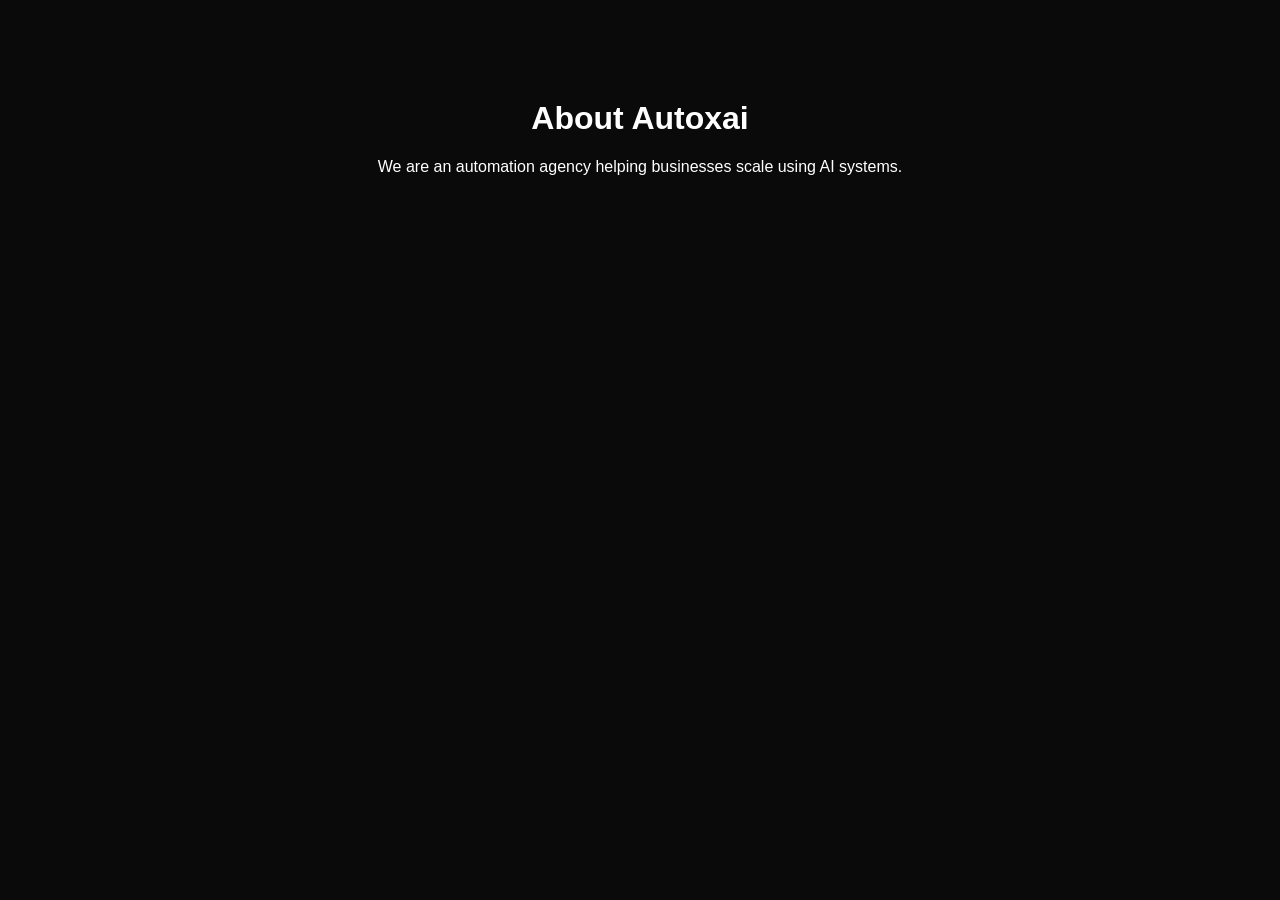
==== about.html @ ad6cd876 "autoxai website" ====
<!DOCTYPE html>
<html>
<head>
  <title>About - Autoxai</title>
  <link rel="stylesheet" href="css/style.css">
</head>
<body>

<h1 style="text-align:center; margin-top:100px;">About Autoxai</h1>
<p style="text-align:center; max-width:600px; margin:auto;">
We are an automation agency helping businesses scale using AI systems.
</p>

</body>
</html>
---- css/style.css ----
body {
  margin: 0;
  font-family: Arial, sans-serif;
  background: #0a0a0a;
  color: white;
}

/* NAV */
header {
  padding: 20px 60px;
}

nav {
  display: flex;
  justify-content: space-between;
}

nav ul {
  display: flex;
  list-style: none;
  gap: 30px;
}

nav a {
  color: white;
  text-decoration: none;
}

/* HERO */
.hero {
  text-align: center;
  padding: 120px 20px;
  background: radial-gradient(circle, #111, #000);
}

.hero h2 {
  font-size: 3rem;
}

.hero p {
  color: #aaa;
}

/* BUTTON */
.btn {
  display: inline-block;
  margin-top: 20px;
  padding: 12px 25px;
  background: linear-gradient(45deg, #00ffcc, #00aaff);
  color: black;
  text-decoration: none;
  border-radius: 5px;
}

/* SERVICES */
.services {
  padding: 80px 20px;
  text-align: center;
}

.cards {
  display: flex;
  justify-content: center;
  gap: 20px;
}

.card {
  background: #111;
  padding: 30px;
  border-radius: 10px;
  width: 250px;
  opacity: 0;
  transform: translateY(50px);
  transition: 0.5s;
}

/* CTA */
.cta {
  text-align: center;
  padding: 80px 20px;
}

/* CONTACT */
.contact {
  text-align: center;
  padding: 80px 20px;
}

.contact form {
  display: flex;
  flex-direction: column;
  max-width: 400px;
  margin: auto;
  gap: 15px;
}

.contact input {
  padding: 12px;
  border-radius: 5px;
  border: none;
}

.contact button {
  padding: 12px;
  background: #00ffcc;
  border: none;
  cursor: pointer;
}

/* WHATSAPP */
.whatsapp {
  position: fixed;
  bottom: 20px;
  right: 20px;
  background: #25D366;
  padding: 15px;
  border-radius: 50%;
  color: white;
  text-decoration: none;
}

/* FOOTER */
footer {
  text-align: center;
  padding: 20px;
  background: black;
}
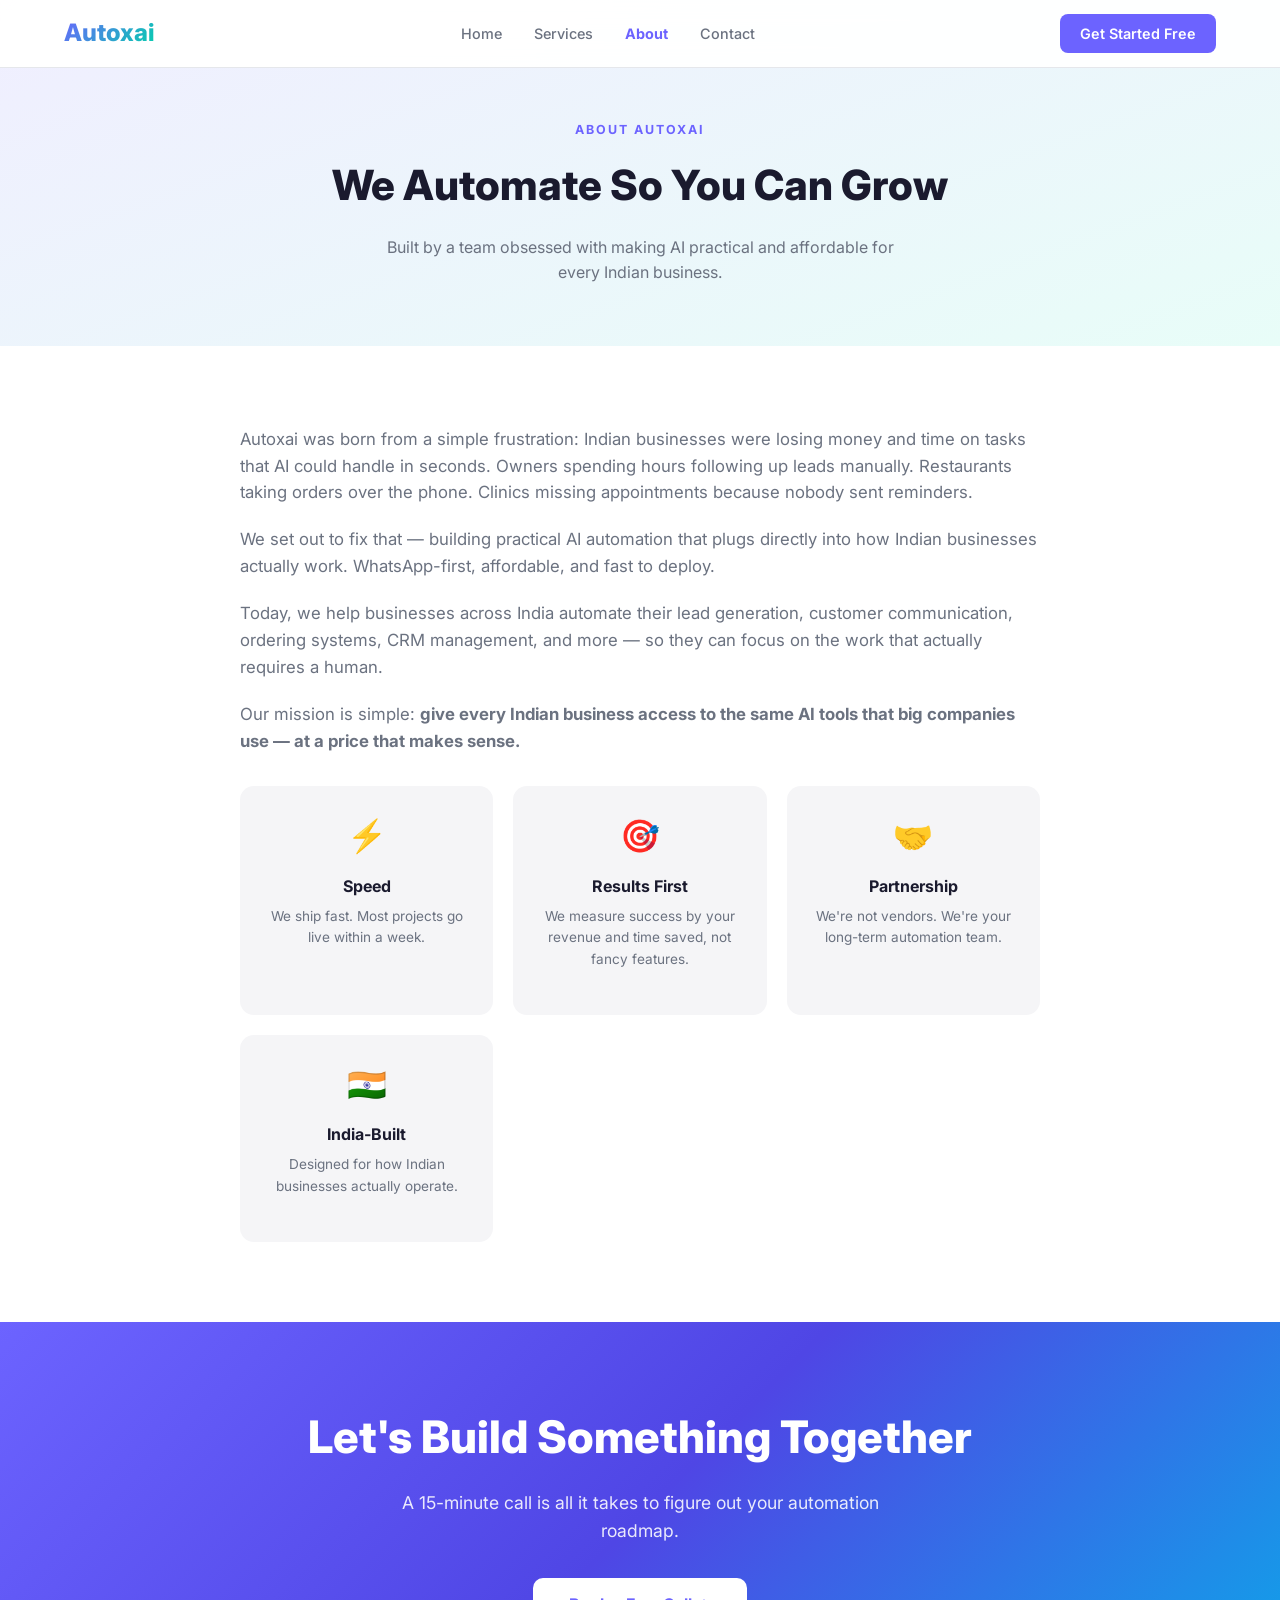
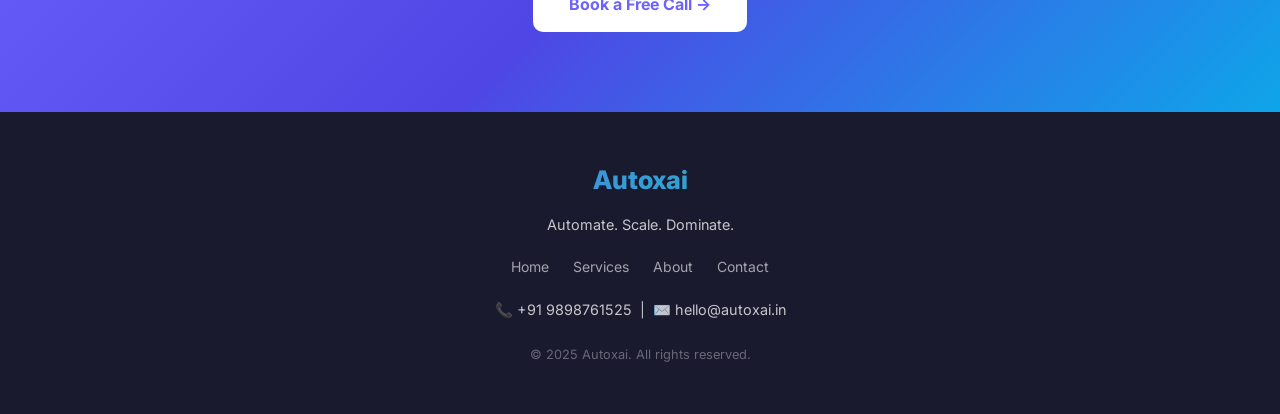
==== commit 67bc7860: "full website updated" ====
--- a/about.html
+++ b/about.html
@@ -1,15 +1,86 @@
 <!DOCTYPE html>
-<html>
+<html lang="en">
 <head>
-  <title>About - Autoxai</title>
-  <link rel="stylesheet" href="css/style.css">
+  <meta charset="UTF-8" />
+  <meta name="viewport" content="width=device-width, initial-scale=1.0" />
+  <title>About — Autoxai</title>
+  <meta name="description" content="Learn about Autoxai — India's AI automation partner for small and growing businesses." />
+  <link rel="stylesheet" href="css/style.css" />
+  <link href="https://fonts.googleapis.com/css2?family=Inter:wght@400;500;600;700;800&display=swap" rel="stylesheet" />
 </head>
 <body>
 
-<h1 style="text-align:center; margin-top:100px;">About Autoxai</h1>
-<p style="text-align:center; max-width:600px; margin:auto;">
-We are an automation agency helping businesses scale using AI systems.
-</p>
+<nav>
+  <a href="index.html" class="logo">Autox<span style="color:var(--accent2)">ai</span></a>
+  <ul class="nav-links">
+    <li><a href="index.html">Home</a></li>
+    <li><a href="services.html">Services</a></li>
+    <li><a href="about.html">About</a></li>
+    <li><a href="contact.html">Contact</a></li>
+  </ul>
+  <a href="https://forms.gle/krrC5YGLVL2bGuEB9" target="_blank" class="nav-cta">Get Started Free</a>
+  <button class="hamburger" aria-label="Menu">
+    <span></span><span></span><span></span>
+  </button>
+</nav>
 
+<section class="page-hero">
+  <div class="section-label">About Autoxai</div>
+  <h1 class="section-title">We Automate So You Can Grow</h1>
+  <p class="section-sub" style="margin:0.75rem auto 0;">Built by a team obsessed with making AI practical and affordable for every Indian business.</p>
+</section>
+
+<section>
+  <div class="about-body">
+    <p>Autoxai was born from a simple frustration: Indian businesses were losing money and time on tasks that AI could handle in seconds. Owners spending hours following up leads manually. Restaurants taking orders over the phone. Clinics missing appointments because nobody sent reminders.</p>
+    <p>We set out to fix that — building practical AI automation that plugs directly into how Indian businesses actually work. WhatsApp-first, affordable, and fast to deploy.</p>
+    <p>Today, we help businesses across India automate their lead generation, customer communication, ordering systems, CRM management, and more — so they can focus on the work that actually requires a human.</p>
+    <p>Our mission is simple: <strong>give every Indian business access to the same AI tools that big companies use — at a price that makes sense.</strong></p>
+
+    <div class="team-values">
+      <div class="value-card">
+        <div class="icon">⚡</div>
+        <h4>Speed</h4>
+        <p>We ship fast. Most projects go live within a week.</p>
+      </div>
+      <div class="value-card">
+        <div class="icon">🎯</div>
+        <h4>Results First</h4>
+        <p>We measure success by your revenue and time saved, not fancy features.</p>
+      </div>
+      <div class="value-card">
+        <div class="icon">🤝</div>
+        <h4>Partnership</h4>
+        <p>We're not vendors. We're your long-term automation team.</p>
+      </div>
+      <div class="value-card">
+        <div class="icon">🇮🇳</div>
+        <h4>India-Built</h4>
+        <p>Designed for how Indian businesses actually operate.</p>
+      </div>
+    </div>
+  </div>
+</section>
+
+<section class="cta-section">
+  <h2>Let's Build Something Together</h2>
+  <p>A 15-minute call is all it takes to figure out your automation roadmap.</p>
+  <a href="https://forms.gle/krrC5YGLVL2bGuEB9" target="_blank" class="btn-white">Book a Free Call →</a>
+</section>
+
+<footer>
+  <div class="footer-logo">Autoxai</div>
+  <p>Automate. Scale. Dominate.</p>
+  <div class="footer-links">
+    <a href="index.html">Home</a>
+    <a href="services.html">Services</a>
+    <a href="about.html">About</a>
+    <a href="contact.html">Contact</a>
+  </div>
+  <p>📞 +91 9898761525 &nbsp;|&nbsp; ✉️ hello@autoxai.in</p>
+  <div class="footer-bottom">© 2025 Autoxai. All rights reserved.</div>
+</footer>
+
+<script src="js/script.js"></script>
 </body>
 </html>
--- a/css/style.css
+++ b/css/style.css
@@ -1,127 +1,348 @@
+* { margin: 0; padding: 0; box-sizing: border-box; }
+
+:root {
+  --black: #0a0a0a;
+  --white: #ffffff;
+  --accent: #6c63ff;
+  --accent2: #00d4aa;
+  --gray: #f5f5f7;
+  --text: #1a1a2e;
+  --muted: #6b7280;
+  --card-bg: #ffffff;
+  --border: #e5e7eb;
+}
+
+html { scroll-behavior: smooth; }
+
 body {
-  margin: 0;
-  font-family: Arial, sans-serif;
-  background: #0a0a0a;
-  color: white;
-}
+  font-family: 'Inter', -apple-system, sans-serif;
+  color: var(--text);
+  background: var(--white);
+  line-height: 1.6;
+}
+
+a { text-decoration: none; color: inherit; }
+img { max-width: 100%; }
 
 /* NAV */
-header {
-  padding: 20px 60px;
-}
-
 nav {
-  display: flex;
-  justify-content: space-between;
-}
-
-nav ul {
-  display: flex;
-  list-style: none;
-  gap: 30px;
-}
-
-nav a {
-  color: white;
-  text-decoration: none;
-}
+  position: fixed; top: 0; width: 100%; z-index: 999;
+  background: rgba(255,255,255,0.95);
+  backdrop-filter: blur(12px);
+  border-bottom: 1px solid var(--border);
+  padding: 0 5%;
+  display: flex; align-items: center; justify-content: space-between;
+  height: 68px;
+}
+
+.logo {
+  font-size: 1.5rem; font-weight: 800;
+  background: linear-gradient(135deg, var(--accent), var(--accent2));
+  -webkit-background-clip: text; -webkit-text-fill-color: transparent;
+  background-clip: text;
+}
+
+.nav-links { display: flex; gap: 2rem; list-style: none; }
+.nav-links a { font-size: 0.9rem; font-weight: 500; color: var(--muted); transition: color 0.2s; }
+.nav-links a:hover { color: var(--accent); }
+
+.nav-cta {
+  background: var(--accent); color: white;
+  padding: 0.5rem 1.25rem; border-radius: 8px;
+  font-size: 0.9rem; font-weight: 600;
+  transition: transform 0.2s, box-shadow 0.2s;
+}
+.nav-cta:hover { transform: translateY(-1px); box-shadow: 0 4px 20px rgba(108,99,255,0.35); }
+
+.hamburger { display: none; flex-direction: column; gap: 5px; cursor: pointer; background: none; border: none; }
+.hamburger span { width: 24px; height: 2px; background: var(--text); border-radius: 2px; transition: 0.3s; }
 
 /* HERO */
 .hero {
-  text-align: center;
-  padding: 120px 20px;
-  background: radial-gradient(circle, #111, #000);
-}
-
-.hero h2 {
-  font-size: 3rem;
+  min-height: 100vh;
+  display: flex; align-items: center; justify-content: center;
+  text-align: center;
+  padding: 100px 5% 60px;
+  background: linear-gradient(160deg, #f0eeff 0%, #e8fdf8 50%, #ffffff 100%);
+  position: relative; overflow: hidden;
+}
+
+.hero::before {
+  content: '';
+  position: absolute; top: -200px; right: -200px;
+  width: 600px; height: 600px;
+  background: radial-gradient(circle, rgba(108,99,255,0.12) 0%, transparent 70%);
+  border-radius: 50%;
+}
+
+.hero-badge {
+  display: inline-flex; align-items: center; gap: 6px;
+  background: rgba(108,99,255,0.1); color: var(--accent);
+  padding: 6px 16px; border-radius: 100px;
+  font-size: 0.8rem; font-weight: 600; letter-spacing: 0.5px;
+  margin-bottom: 1.5rem;
+}
+
+.hero h1 {
+  font-size: clamp(2.5rem, 6vw, 4.5rem);
+  font-weight: 800; line-height: 1.1;
+  color: var(--text);
+  margin-bottom: 1rem;
+}
+
+.hero h1 span {
+  background: linear-gradient(135deg, var(--accent), var(--accent2));
+  -webkit-background-clip: text; -webkit-text-fill-color: transparent;
+  background-clip: text;
 }
 
 .hero p {
-  color: #aaa;
-}
-
-/* BUTTON */
-.btn {
+  font-size: 1.15rem; color: var(--muted);
+  max-width: 560px; margin: 0 auto 2.5rem;
+}
+
+.hero-btns { display: flex; gap: 1rem; justify-content: center; flex-wrap: wrap; }
+
+.btn-primary {
+  background: var(--accent); color: white;
+  padding: 0.85rem 2rem; border-radius: 10px;
+  font-weight: 700; font-size: 1rem;
+  transition: transform 0.2s, box-shadow 0.2s;
   display: inline-block;
-  margin-top: 20px;
-  padding: 12px 25px;
-  background: linear-gradient(45deg, #00ffcc, #00aaff);
-  color: black;
-  text-decoration: none;
-  border-radius: 5px;
-}
+}
+.btn-primary:hover { transform: translateY(-2px); box-shadow: 0 8px 30px rgba(108,99,255,0.4); }
+
+.btn-secondary {
+  background: transparent; color: var(--text);
+  padding: 0.85rem 2rem; border-radius: 10px;
+  font-weight: 600; font-size: 1rem;
+  border: 2px solid var(--border);
+  transition: border-color 0.2s, color 0.2s;
+  display: inline-block;
+}
+.btn-secondary:hover { border-color: var(--accent); color: var(--accent); }
+
+.hero-stats {
+  display: flex; gap: 3rem; justify-content: center;
+  margin-top: 3.5rem; flex-wrap: wrap;
+}
+
+.stat-item { text-align: center; }
+.stat-num { font-size: 2rem; font-weight: 800; color: var(--text); }
+.stat-label { font-size: 0.8rem; color: var(--muted); text-transform: uppercase; letter-spacing: 1px; }
+
+/* SECTIONS */
+section { padding: 80px 5%; }
+
+.section-label {
+  font-size: 0.78rem; font-weight: 700; letter-spacing: 2px;
+  text-transform: uppercase; color: var(--accent);
+  margin-bottom: 0.75rem;
+}
+
+.section-title {
+  font-size: clamp(1.8rem, 4vw, 2.6rem);
+  font-weight: 800; color: var(--text);
+  margin-bottom: 1rem;
+}
+
+.section-sub {
+  font-size: 1rem; color: var(--muted);
+  max-width: 540px;
+}
+
+.section-head { margin-bottom: 3rem; }
+.center { text-align: center; }
+.center .section-sub { margin: 0 auto; }
 
 /* SERVICES */
-.services {
-  padding: 80px 20px;
-  text-align: center;
-}
-
-.cards {
-  display: flex;
-  justify-content: center;
-  gap: 20px;
-}
-
-.card {
-  background: #111;
-  padding: 30px;
-  border-radius: 10px;
-  width: 250px;
-  opacity: 0;
-  transform: translateY(50px);
-  transition: 0.5s;
-}
-
-/* CTA */
-.cta {
-  text-align: center;
-  padding: 80px 20px;
-}
+.services-bg { background: var(--gray); }
+
+.services-grid {
+  display: grid;
+  grid-template-columns: repeat(auto-fit, minmax(280px, 1fr));
+  gap: 1.5rem;
+}
+
+.service-card {
+  background: var(--white);
+  border: 1px solid var(--border);
+  border-radius: 16px;
+  padding: 2rem;
+  transition: transform 0.25s, box-shadow 0.25s;
+  position: relative; overflow: hidden;
+}
+.service-card::before {
+  content: '';
+  position: absolute; top: 0; left: 0; right: 0; height: 3px;
+  background: linear-gradient(90deg, var(--accent), var(--accent2));
+  opacity: 0; transition: opacity 0.25s;
+}
+.service-card:hover { transform: translateY(-6px); box-shadow: 0 20px 50px rgba(0,0,0,0.08); }
+.service-card:hover::before { opacity: 1; }
+
+.service-icon {
+  width: 52px; height: 52px; border-radius: 14px;
+  background: linear-gradient(135deg, rgba(108,99,255,0.12), rgba(0,212,170,0.12));
+  display: flex; align-items: center; justify-content: center;
+  font-size: 1.5rem; margin-bottom: 1.25rem;
+}
+
+.service-card h3 { font-size: 1.1rem; font-weight: 700; margin-bottom: 0.5rem; }
+.service-card p { font-size: 0.9rem; color: var(--muted); line-height: 1.6; }
+
+/* HOW IT WORKS */
+.steps { display: grid; grid-template-columns: repeat(auto-fit, minmax(220px, 1fr)); gap: 2rem; margin-top: 3rem; }
+
+.step { text-align: center; padding: 1.5rem; }
+.step-num {
+  width: 56px; height: 56px; border-radius: 50%;
+  background: linear-gradient(135deg, var(--accent), var(--accent2));
+  color: white; font-size: 1.3rem; font-weight: 800;
+  display: flex; align-items: center; justify-content: center;
+  margin: 0 auto 1rem;
+}
+.step h3 { font-size: 1rem; font-weight: 700; margin-bottom: 0.4rem; }
+.step p { font-size: 0.875rem; color: var(--muted); }
+
+/* WHY US */
+.why-grid { display: grid; grid-template-columns: repeat(auto-fit, minmax(250px, 1fr)); gap: 1.25rem; }
+
+.why-card {
+  padding: 1.5rem; border-radius: 14px;
+  border: 1px solid var(--border);
+  display: flex; gap: 1rem; align-items: flex-start;
+}
+.why-icon { font-size: 1.5rem; flex-shrink: 0; margin-top: 2px; }
+.why-card h4 { font-weight: 700; margin-bottom: 0.3rem; }
+.why-card p { font-size: 0.875rem; color: var(--muted); }
+
+/* CTA SECTION */
+.cta-section {
+  background: linear-gradient(135deg, var(--accent) 0%, #4f46e5 50%, #0ea5e9 100%);
+  color: white; text-align: center;
+  padding: 80px 5%;
+}
+.cta-section h2 { font-size: clamp(1.8rem, 4vw, 2.8rem); font-weight: 800; margin-bottom: 1rem; }
+.cta-section p { font-size: 1.1rem; opacity: 0.88; max-width: 500px; margin: 0 auto 2rem; }
+.btn-white {
+  background: white; color: var(--accent);
+  padding: 0.9rem 2.25rem; border-radius: 10px;
+  font-weight: 700; font-size: 1rem;
+  display: inline-block; transition: transform 0.2s;
+}
+.btn-white:hover { transform: translateY(-2px); }
 
 /* CONTACT */
-.contact {
-  text-align: center;
-  padding: 80px 20px;
-}
-
-.contact form {
-  display: flex;
-  flex-direction: column;
-  max-width: 400px;
-  margin: auto;
-  gap: 15px;
-}
-
-.contact input {
-  padding: 12px;
-  border-radius: 5px;
-  border: none;
-}
-
-.contact button {
-  padding: 12px;
-  background: #00ffcc;
-  border: none;
-  cursor: pointer;
-}
-
-/* WHATSAPP */
-.whatsapp {
-  position: fixed;
-  bottom: 20px;
-  right: 20px;
-  background: #25D366;
-  padding: 15px;
-  border-radius: 50%;
-  color: white;
-  text-decoration: none;
-}
+.contact-grid {
+  display: grid;
+  grid-template-columns: 1fr 1.5fr;
+  gap: 4rem; align-items: start;
+}
+
+.contact-info h2 { font-size: 2rem; font-weight: 800; margin-bottom: 1rem; }
+.contact-info p { color: var(--muted); margin-bottom: 2rem; }
+
+.contact-detail { display: flex; gap: 1rem; align-items: center; margin-bottom: 1.25rem; }
+.contact-detail-icon {
+  width: 44px; height: 44px; border-radius: 12px;
+  background: rgba(108,99,255,0.1); color: var(--accent);
+  display: flex; align-items: center; justify-content: center;
+  font-size: 1.2rem; flex-shrink: 0;
+}
+.contact-detail-text span { display: block; font-size: 0.78rem; color: var(--muted); text-transform: uppercase; letter-spacing: 1px; }
+.contact-detail-text a, .contact-detail-text strong { font-weight: 600; color: var(--text); }
+
+.form-embed {
+  background: var(--gray);
+  border-radius: 20px;
+  overflow: hidden; min-height: 520px;
+}
+.form-embed iframe { width: 100%; height: 600px; border: none; }
 
 /* FOOTER */
 footer {
-  text-align: center;
-  padding: 20px;
-  background: black;
+  background: var(--text);
+  color: rgba(255,255,255,0.75);
+  padding: 3rem 5%;
+  text-align: center;
+}
+.footer-logo {
+  font-size: 1.6rem; font-weight: 800;
+  background: linear-gradient(135deg, var(--accent), var(--accent2));
+  -webkit-background-clip: text; -webkit-text-fill-color: transparent;
+  background-clip: text; margin-bottom: 0.75rem;
+}
+footer p { font-size: 0.9rem; margin-bottom: 0.4rem; }
+.footer-links { display: flex; gap: 1.5rem; justify-content: center; flex-wrap: wrap; margin: 1.25rem 0; }
+.footer-links a { font-size: 0.875rem; color: rgba(255,255,255,0.6); transition: color 0.2s; }
+.footer-links a:hover { color: white; }
+.footer-bottom { font-size: 0.8rem; opacity: 0.45; margin-top: 1.5rem; }
+
+/* ABOUT PAGE */
+.about-hero {
+  padding: 120px 5% 60px;
+  background: linear-gradient(160deg, #f0eeff 0%, #e8fdf8 100%);
+  text-align: center;
+}
+.about-body { max-width: 800px; margin: 0 auto; }
+.about-body p { font-size: 1.05rem; color: var(--muted); margin-bottom: 1.25rem; }
+.team-values { display: grid; grid-template-columns: repeat(auto-fit, minmax(200px, 1fr)); gap: 1.25rem; margin-top: 2rem; }
+.value-card { background: var(--gray); border-radius: 14px; padding: 1.5rem; text-align: center; }
+.value-card .icon { font-size: 2rem; margin-bottom: 0.75rem; }
+.value-card h4 { font-weight: 700; margin-bottom: 0.4rem; }
+.value-card p { font-size: 0.85rem; color: var(--muted); }
+
+/* SERVICES PAGE */
+.services-hero {
+  padding: 120px 5% 60px;
+  background: linear-gradient(160deg, #f0eeff 0%, #e8fdf8 100%);
+  text-align: center;
+}
+.services-detail { display: grid; gap: 1.5rem; max-width: 900px; margin: 0 auto; }
+.service-detail-card {
+  background: white; border: 1px solid var(--border);
+  border-radius: 16px; padding: 2rem;
+  display: grid; grid-template-columns: auto 1fr; gap: 1.5rem; align-items: start;
+  transition: box-shadow 0.25s;
+}
+.service-detail-card:hover { box-shadow: 0 10px 40px rgba(108,99,255,0.1); }
+.service-detail-icon {
+  width: 60px; height: 60px; border-radius: 16px;
+  background: linear-gradient(135deg, rgba(108,99,255,0.12), rgba(0,212,170,0.12));
+  display: flex; align-items: center; justify-content: center; font-size: 1.75rem;
+}
+.service-detail-card h3 { font-size: 1.2rem; font-weight: 700; margin-bottom: 0.5rem; }
+.service-detail-card p { font-size: 0.95rem; color: var(--muted); }
+.service-tag {
+  display: inline-block; background: rgba(108,99,255,0.08); color: var(--accent);
+  padding: 3px 10px; border-radius: 100px; font-size: 0.75rem; font-weight: 600;
+  margin-top: 0.75rem;
+}
+
+/* PAGE HERO generic */
+.page-hero {
+  padding: 120px 5% 60px;
+  background: linear-gradient(160deg, #f0eeff 0%, #e8fdf8 100%);
+  text-align: center;
+}
+
+/* MOBILE */
+@media (max-width: 768px) {
+  .nav-links, .nav-cta { display: none; }
+  .hamburger { display: flex; }
+
+  nav.open .nav-links {
+    display: flex; flex-direction: column;
+    position: absolute; top: 68px; left: 0; right: 0;
+    background: white; padding: 1.5rem 5%;
+    border-bottom: 1px solid var(--border);
+    gap: 1.25rem;
+  }
+  nav.open .nav-cta {
+    display: block; margin: 0 5% 1rem; text-align: center;
+  }
+
+  .contact-grid { grid-template-columns: 1fr; gap: 2rem; }
+  .hero-stats { gap: 1.5rem; }
 }
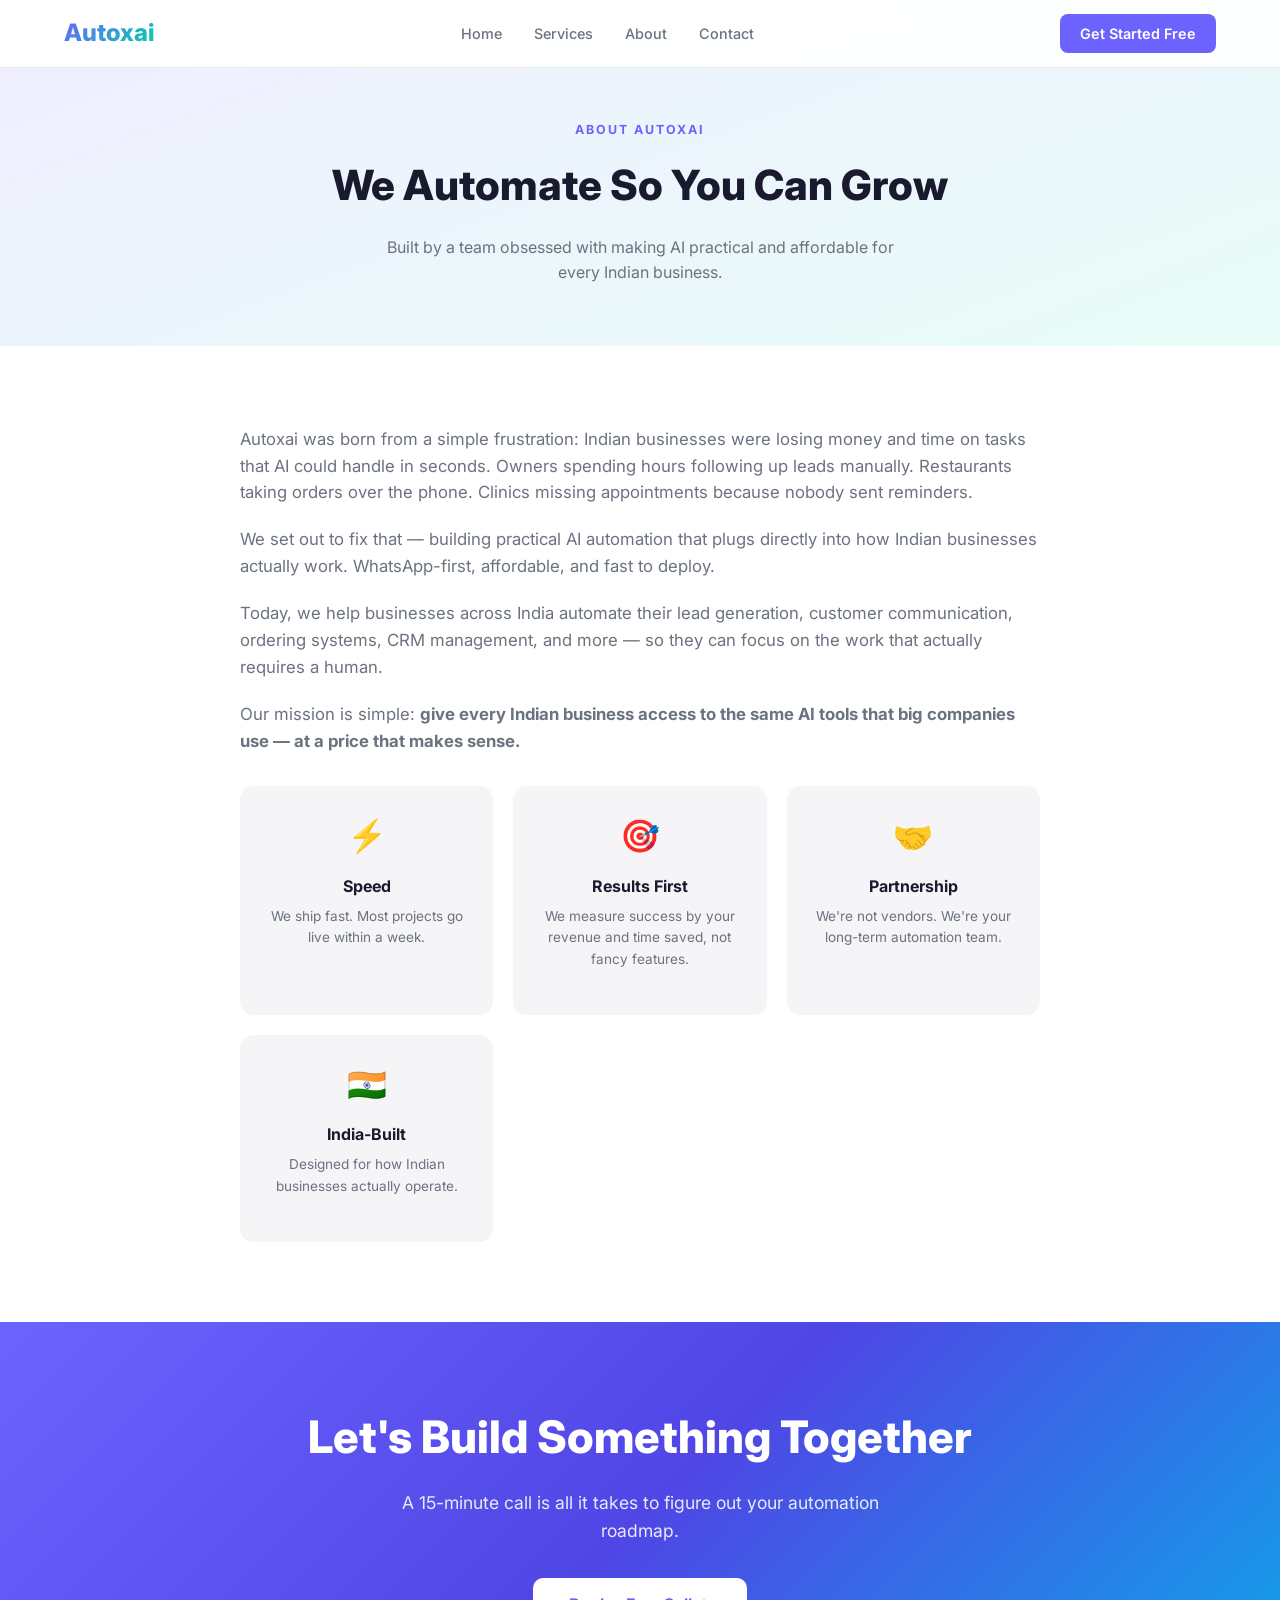
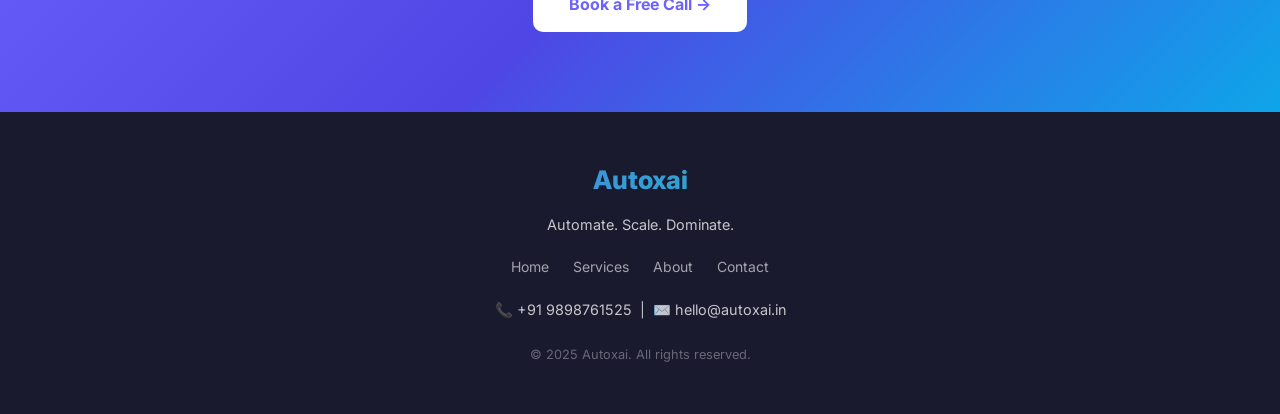
==== commit 11f47314: "clean URLs" ====
--- a/about.html
+++ b/about.html
@@ -11,12 +11,12 @@
 <body>
 
 <nav>
-  <a href="index.html" class="logo">Autox<span style="color:var(--accent2)">ai</span></a>
+  <a href="/" class="logo">Autox<span style="color:var(--accent2)">ai</span></a>
   <ul class="nav-links">
-    <li><a href="index.html">Home</a></li>
-    <li><a href="services.html">Services</a></li>
-    <li><a href="about.html">About</a></li>
-    <li><a href="contact.html">Contact</a></li>
+    <li><a href="/">Home</a></li>
+    <li><a href="/services">Services</a></li>
+    <li><a href="/about">About</a></li>
+    <li><a href="/contact">Contact</a></li>
   </ul>
   <a href="https://forms.gle/krrC5YGLVL2bGuEB9" target="_blank" class="nav-cta">Get Started Free</a>
   <button class="hamburger" aria-label="Menu">
@@ -72,10 +72,10 @@
   <div class="footer-logo">Autoxai</div>
   <p>Automate. Scale. Dominate.</p>
   <div class="footer-links">
-    <a href="index.html">Home</a>
-    <a href="services.html">Services</a>
-    <a href="about.html">About</a>
-    <a href="contact.html">Contact</a>
+    <a href="/">Home</a>
+    <a href="/services">Services</a>
+    <a href="/about">About</a>
+    <a href="/contact">Contact</a>
   </div>
   <p>📞 +91 9898761525 &nbsp;|&nbsp; ✉️ hello@autoxai.in</p>
   <div class="footer-bottom">© 2025 Autoxai. All rights reserved.</div>
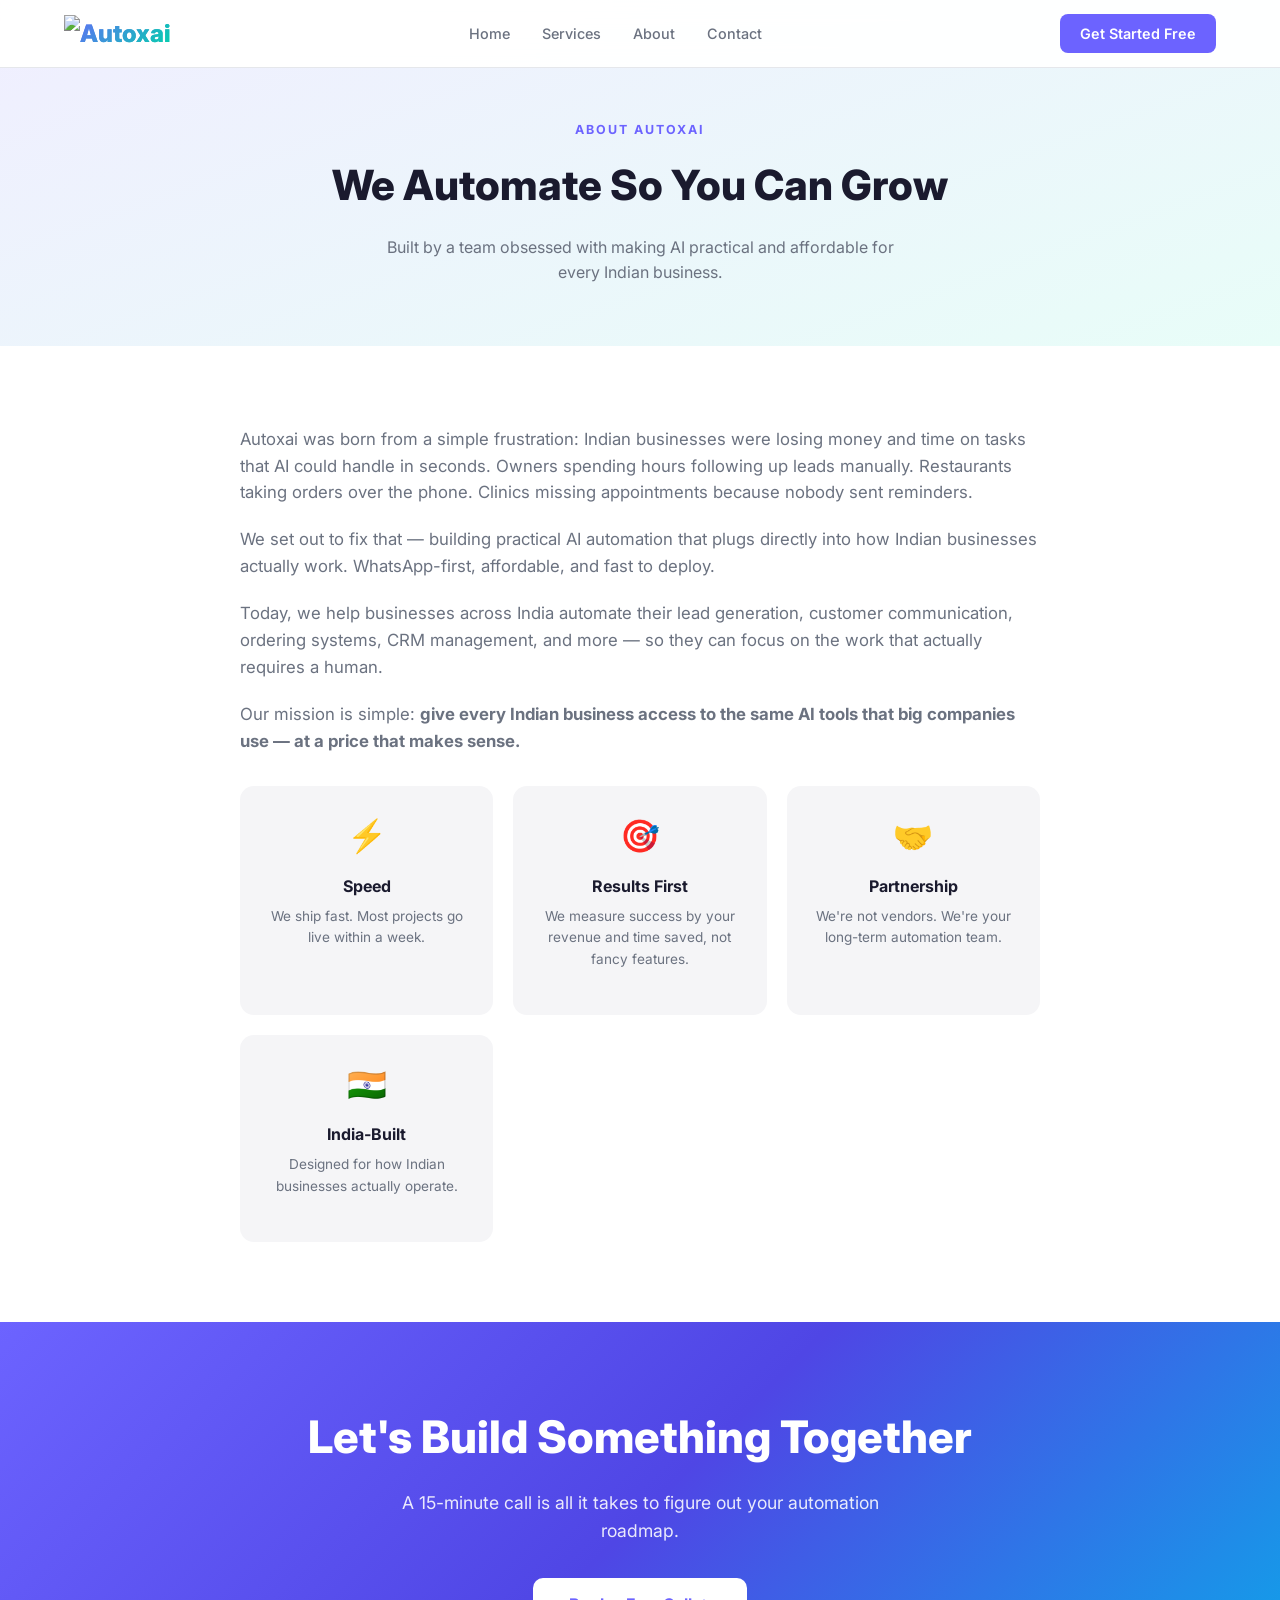
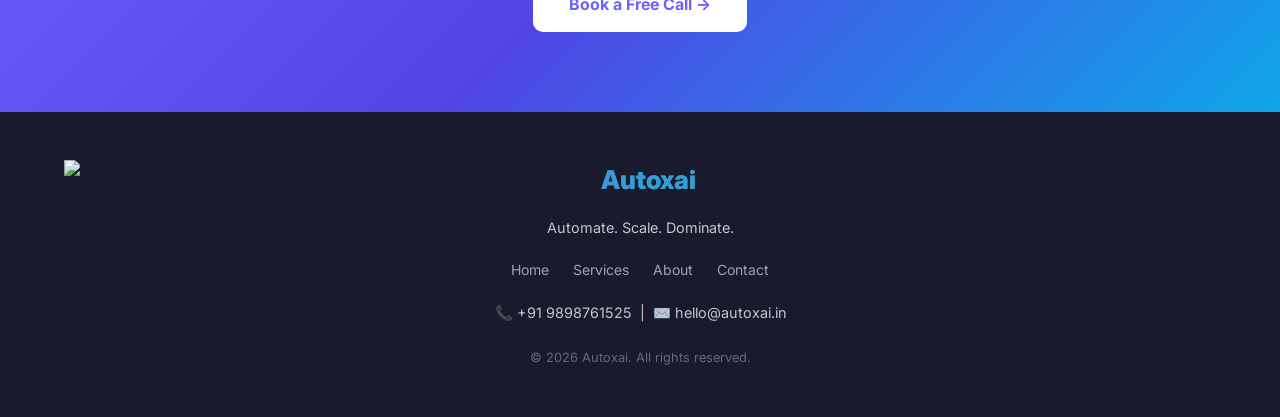
==== commit 15a0dc81: "add logo" ====
--- a/about.html
+++ b/about.html
@@ -11,7 +11,9 @@
 <body>
 
 <nav>
-  <a href="/" class="logo">Autox<span style="color:var(--accent2)">ai</span></a>
+  <a href="/" class="logo">
+  <img src="assets/images/logo.png" alt="Autoxai" style="height:38px; width:auto; display:block;" />
+</a>
   <ul class="nav-links">
     <li><a href="/">Home</a></li>
     <li><a href="/services">Services</a></li>
@@ -69,7 +71,9 @@
 </section>
 
 <footer>
-  <div class="footer-logo">Autoxai</div>
+  <div class="footer-logo">
+  <img src="assets/images/logo.png" alt="Autoxai" style="height:44px; width:auto; display:block; margin:0 auto;" />
+</div>
   <p>Automate. Scale. Dominate.</p>
   <div class="footer-links">
     <a href="/">Home</a>
@@ -78,7 +82,7 @@
     <a href="/contact">Contact</a>
   </div>
   <p>📞 +91 9898761525 &nbsp;|&nbsp; ✉️ hello@autoxai.in</p>
-  <div class="footer-bottom">© 2025 Autoxai. All rights reserved.</div>
+  <div class="footer-bottom">© 2026 Autoxai. All rights reserved.</div>
 </footer>
 
 <script src="js/script.js"></script>
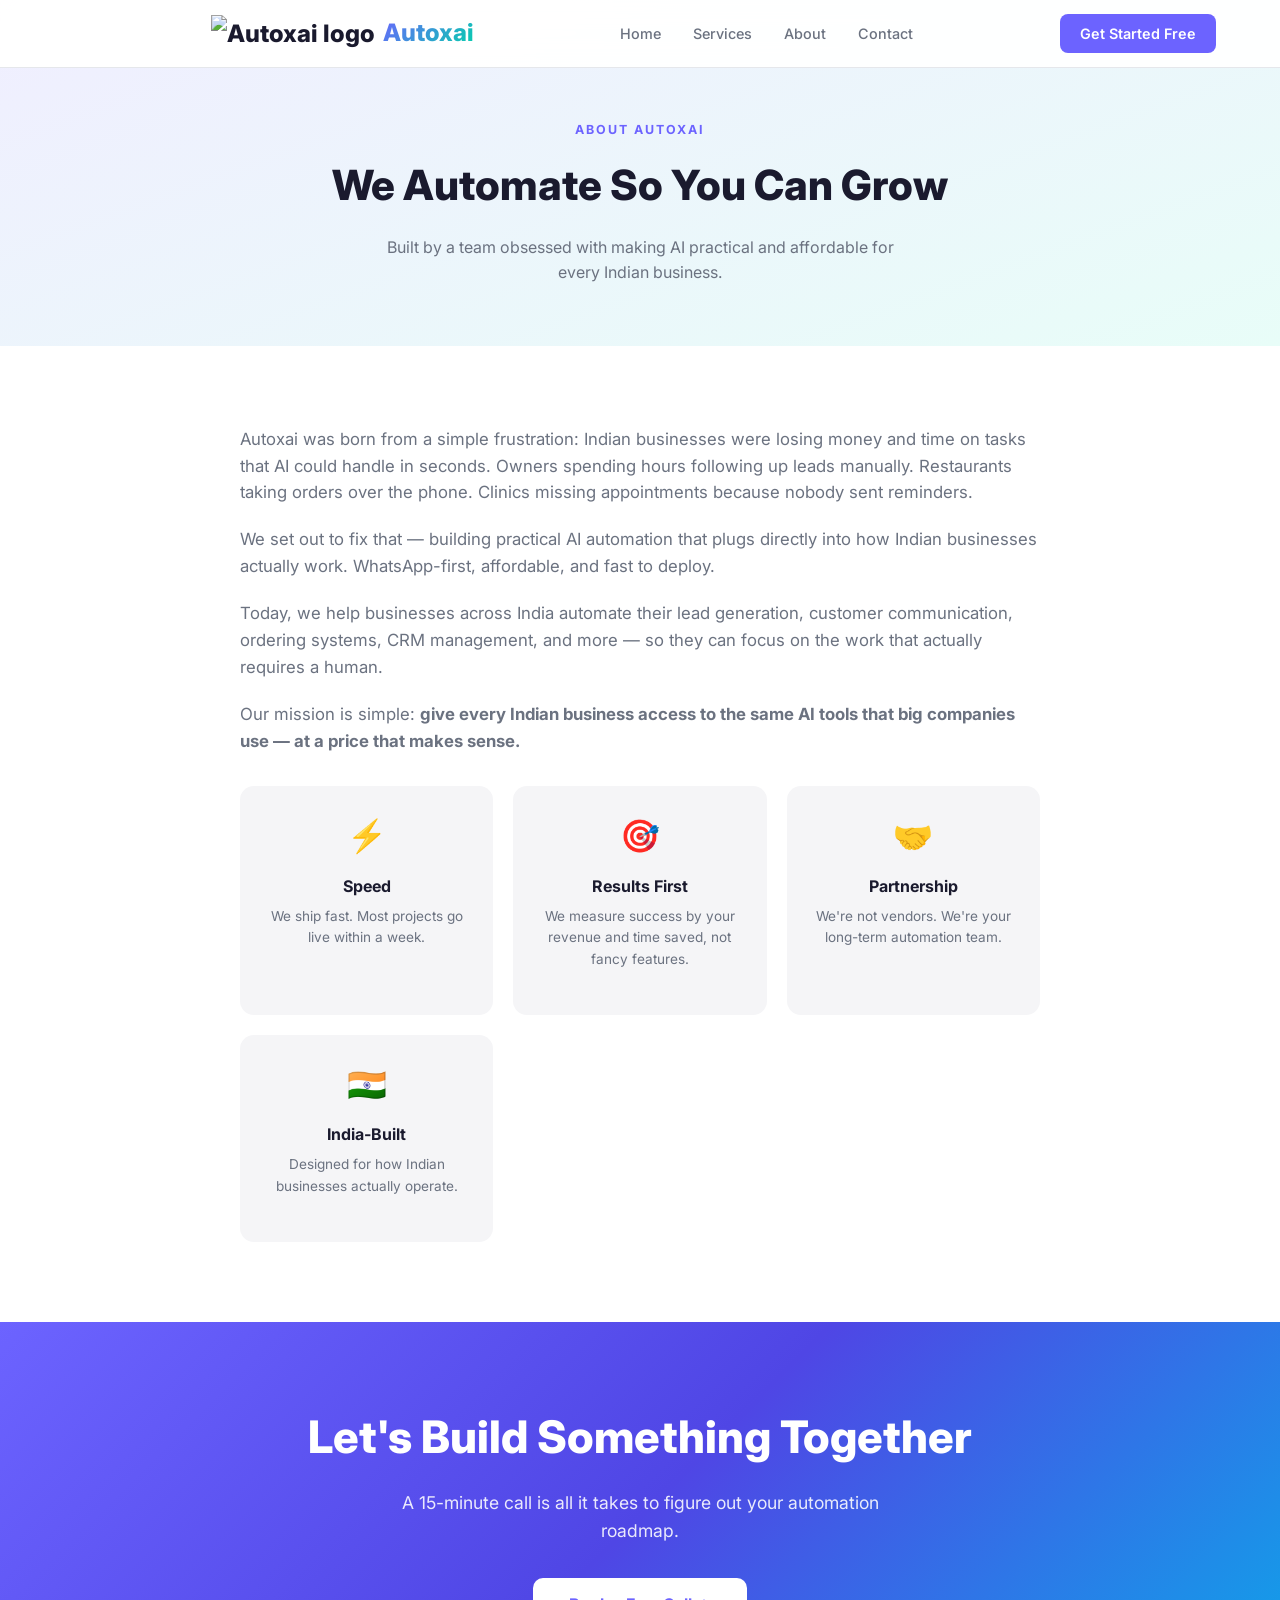
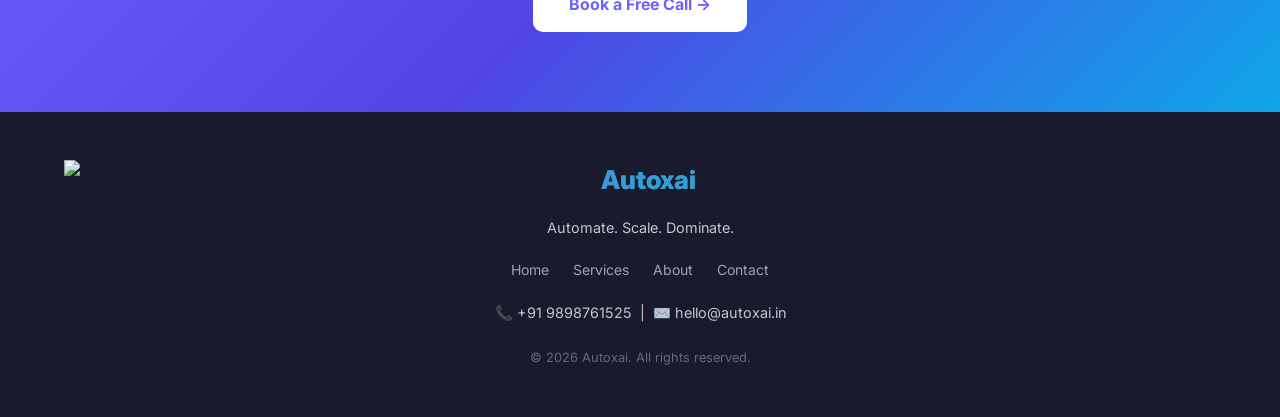
==== commit c63725b4: "logo with text" ====
--- a/about.html
+++ b/about.html
@@ -12,7 +12,9 @@
 
 <nav>
   <a href="/" class="logo">
-  <img src="assets/images/logo.png" alt="Autoxai" style="height:38px; width:auto; display:block;" />
+  <a href="/" class="logo" style="display:flex; align-items:center; gap:8px; -webkit-text-fill-color:unset; background:none;">
+  <img src="assets/images/logo.png" alt="Autoxai logo" style="height:36px; width:auto; display:block;" />
+  <span style="background:linear-gradient(135deg,var(--accent),var(--accent2)); -webkit-background-clip:text; -webkit-text-fill-color:transparent; background-clip:text;">Autoxai</span>
 </a>
   <ul class="nav-links">
     <li><a href="/">Home</a></li>
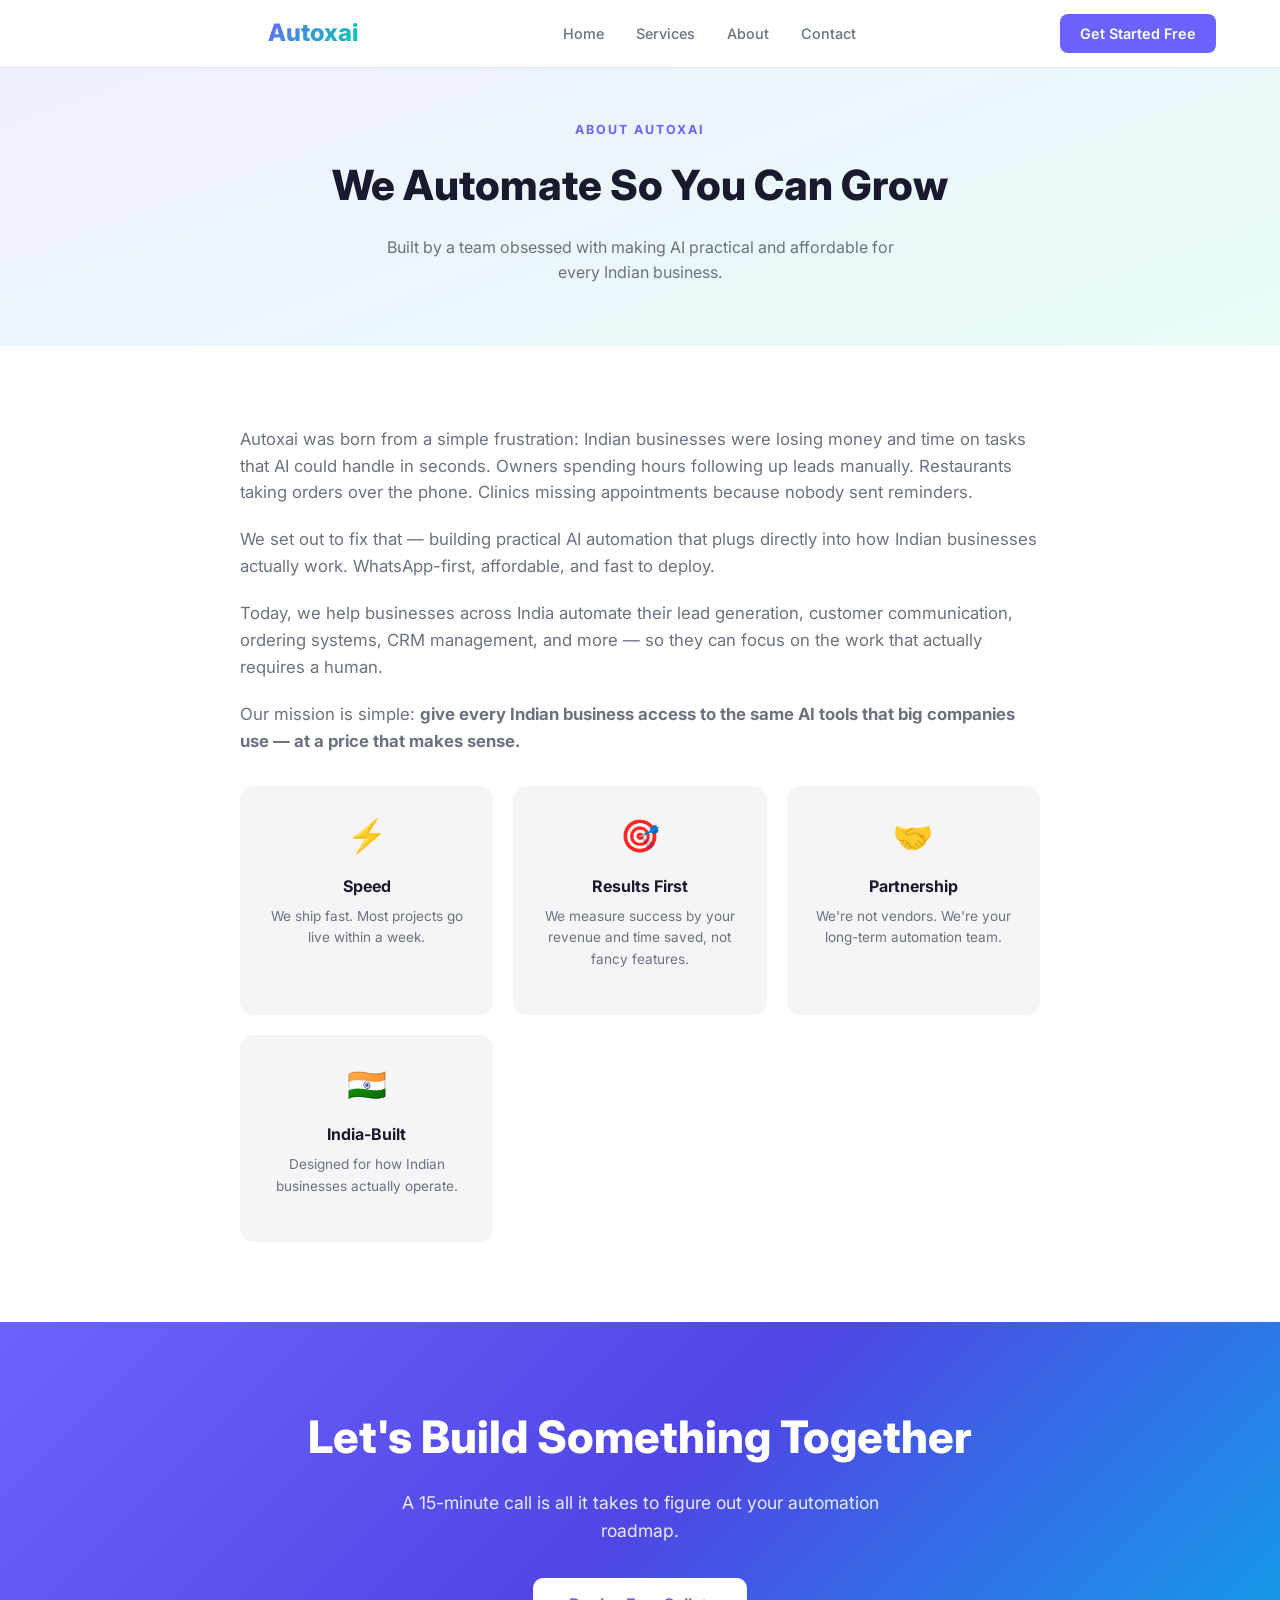
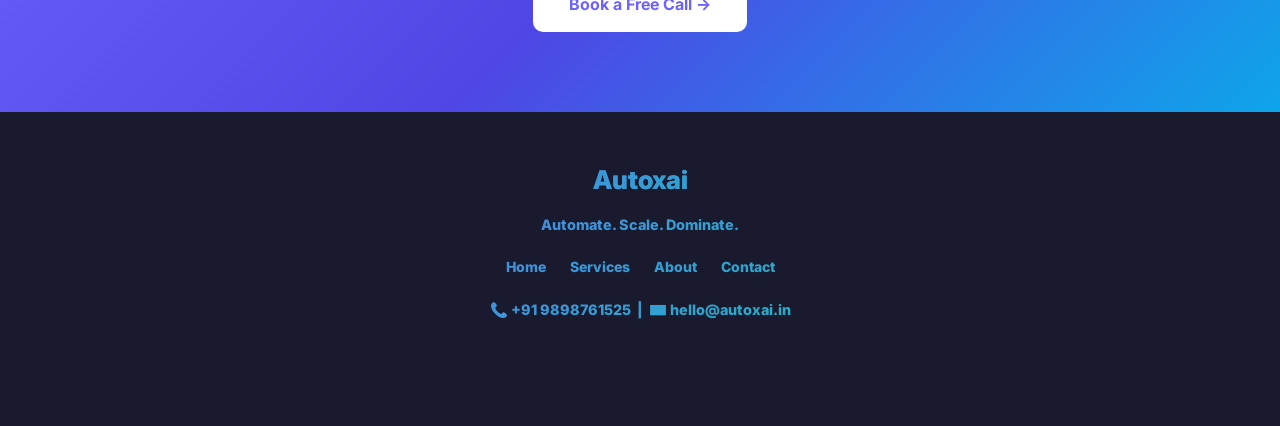
==== commit 3c4d8484: "removed logo" ====
--- a/about.html
+++ b/about.html
@@ -12,10 +12,7 @@
 
 <nav>
   <a href="/" class="logo">
-  <a href="/" class="logo" style="display:flex; align-items:center; gap:8px; -webkit-text-fill-color:unset; background:none;">
-  <img src="assets/images/logo.png" alt="Autoxai logo" style="height:36px; width:auto; display:block;" />
-  <span style="background:linear-gradient(135deg,var(--accent),var(--accent2)); -webkit-background-clip:text; -webkit-text-fill-color:transparent; background-clip:text;">Autoxai</span>
-</a>
+    <a href="/" class="logo">Autox<span style="color:var(--accent2)">ai</span></a>
   <ul class="nav-links">
     <li><a href="/">Home</a></li>
     <li><a href="/services">Services</a></li>
@@ -74,8 +71,7 @@
 
 <footer>
   <div class="footer-logo">
-  <img src="assets/images/logo.png" alt="Autoxai" style="height:44px; width:auto; display:block; margin:0 auto;" />
-</div>
+  <div class="footer-logo">Autoxai</div>
   <p>Automate. Scale. Dominate.</p>
   <div class="footer-links">
     <a href="/">Home</a>
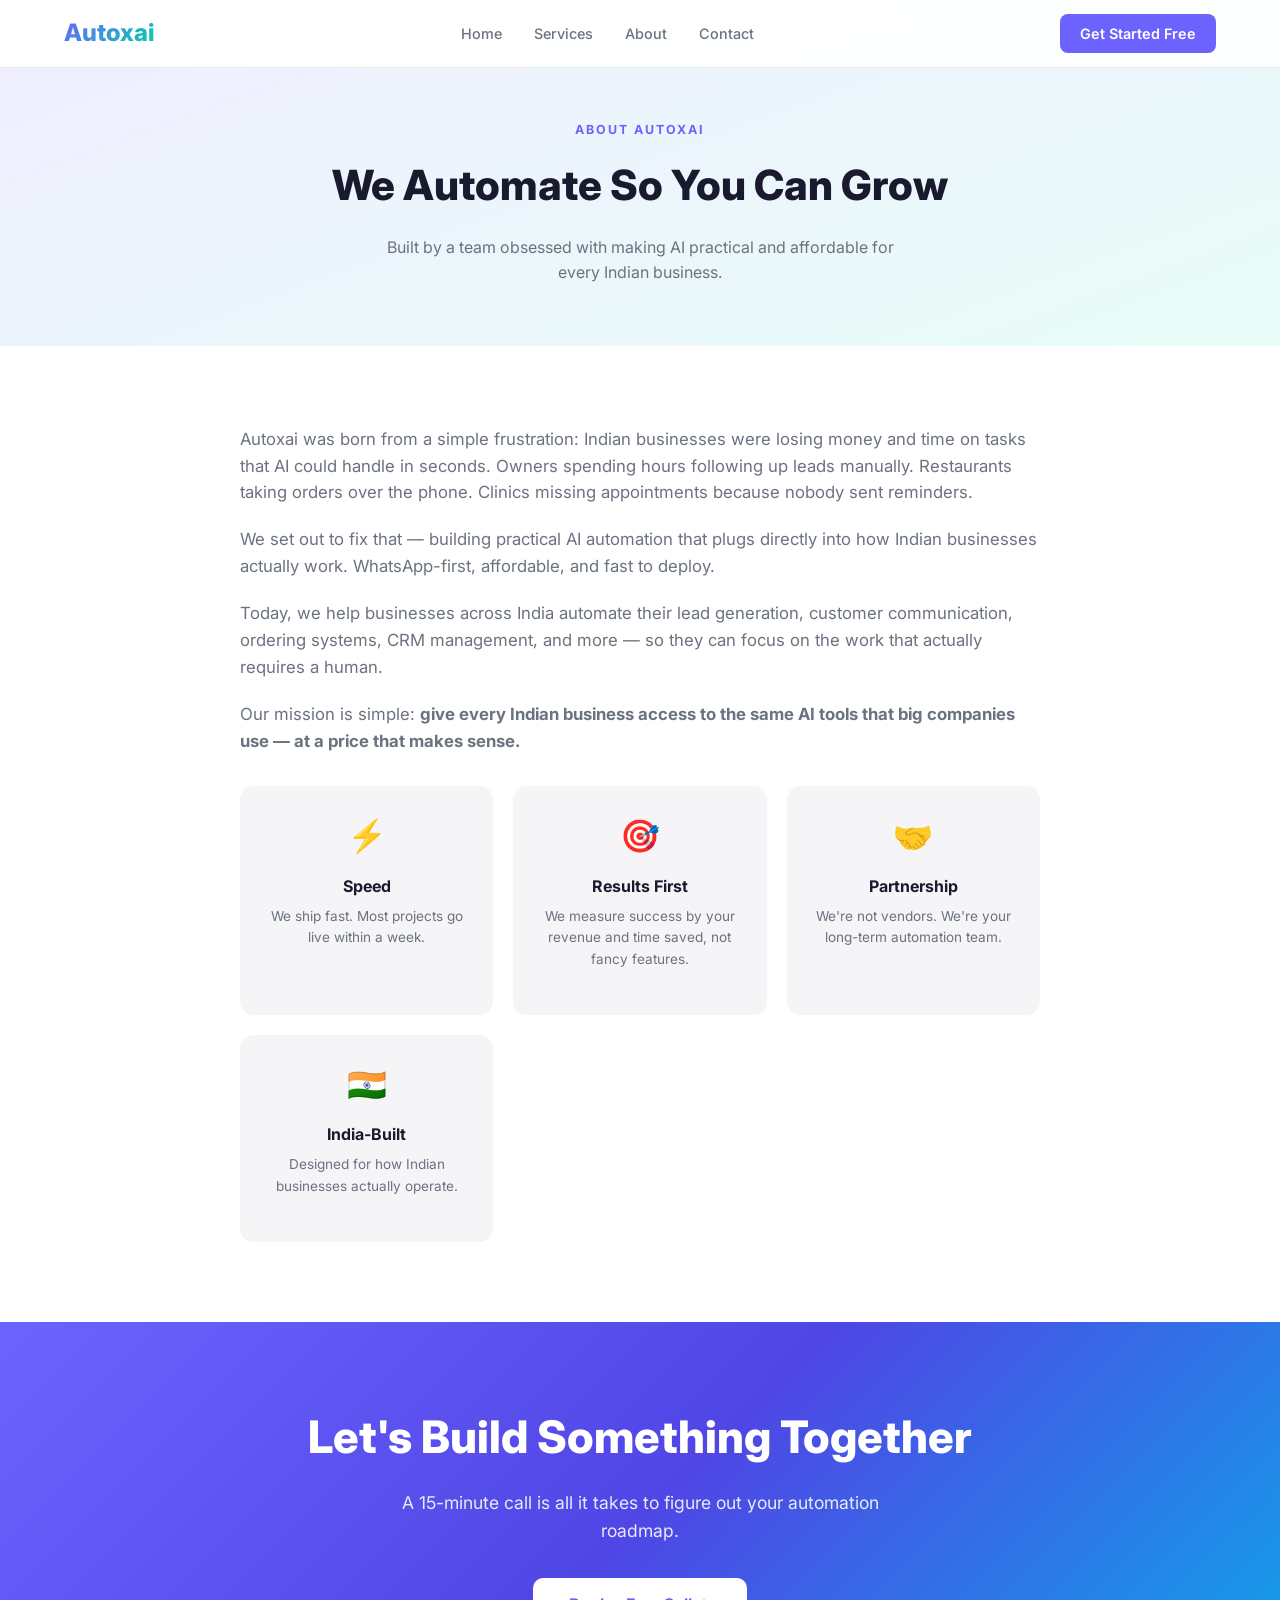
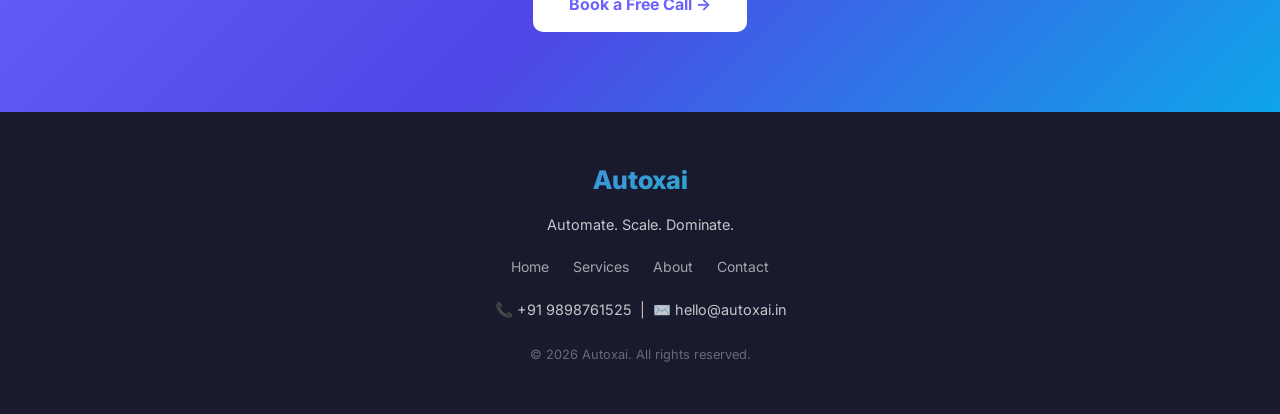
==== commit 0b70f45f: "fixed website" ====
--- a/about.html
+++ b/about.html
@@ -11,8 +11,7 @@
 <body>
 
 <nav>
-  <a href="/" class="logo">
-    <a href="/" class="logo">Autox<span style="color:var(--accent2)">ai</span></a>
+  <a href="/" class="logo">Autox<span style="color:var(--accent2)">ai</span></a>
   <ul class="nav-links">
     <li><a href="/">Home</a></li>
     <li><a href="/services">Services</a></li>
@@ -70,7 +69,6 @@
 </section>
 
 <footer>
-  <div class="footer-logo">
   <div class="footer-logo">Autoxai</div>
   <p>Automate. Scale. Dominate.</p>
   <div class="footer-links">
